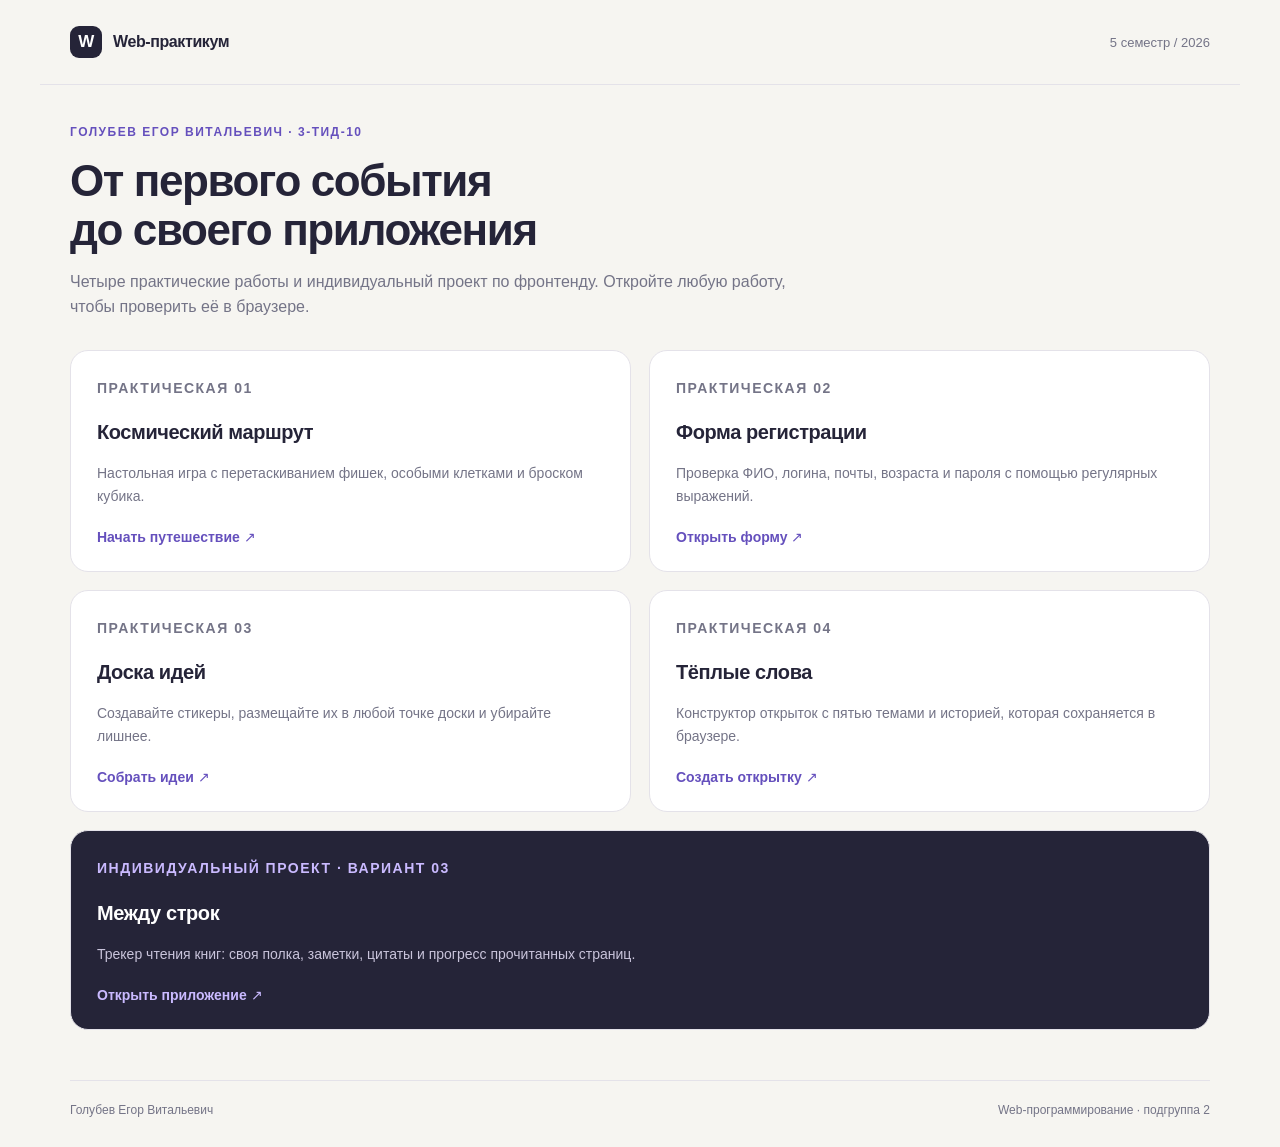
==== index.html @ 2875dff8 "Практические 1-4 и итоговый проект" ====
<!DOCTYPE html><html lang="ru"><head><meta charset="utf-8"><meta name="viewport" content="width=device-width, initial-scale=1"><title>Web-практикум · Голубев Егор</title><link rel="icon" href="assets/favicon.svg"><link rel="stylesheet" href="shared.css"></head><body><header class="site-header"><a class="brand" href="index.html"><span class="brand-icon">W</span> Web-практикум</a><span class="count">5 семестр / 2026</span></header><main><div class="page-heading"><p class="eyebrow">Голубев Егор Витальевич · 3-ТИД-10</p><h1>От первого события<br>до своего приложения</h1><p class="lead">Четыре практические работы и индивидуальный проект по фронтенду. Откройте любую работу, чтобы проверить её в браузере.</p></div><div class="cards"><a class="work-card" href="pr1/index.html"><p class="eyebrow">Практическая 01</p><h2>Космический маршрут</h2><p>Настольная игра с перетаскиванием фишек, особыми клетками и броском кубика.</p><span class="card-link">Начать путешествие ↗</span></a><a class="work-card" href="pr2/validation.html"><p class="eyebrow">Практическая 02</p><h2>Форма регистрации</h2><p>Проверка ФИО, логина, почты, возраста и пароля с помощью регулярных выражений.</p><span class="card-link">Открыть форму ↗</span></a><a class="work-card" href="pr3/index.html"><p class="eyebrow">Практическая 03</p><h2>Доска идей</h2><p>Создавайте стикеры, размещайте их в любой точке доски и убирайте лишнее.</p><span class="card-link">Собрать идеи ↗</span></a><a class="work-card" href="pr4/index.html"><p class="eyebrow">Практическая 04</p><h2>Тёплые слова</h2><p>Конструктор открыток с пятью темами и историей, которая сохраняется в браузере.</p><span class="card-link">Создать открытку ↗</span></a><a class="work-card featured" href="final/index.html"><p class="eyebrow">Индивидуальный проект · Вариант 03</p><h2>Между строк</h2><p>Трекер чтения книг: своя полка, заметки, цитаты и прогресс прочитанных страниц.</p><span class="card-link">Открыть приложение ↗</span></a></div></main><footer>Голубев Егор Витальевич<span>Web-программирование · подгруппа 2</span></footer></body></html>
---- shared.css ----
:root{--ink:#252438;--muted:#747487;--bg:#f6f5f1;--paper:#fff;--line:#e4e2e9;--accent:#6550bd;--soft:#eee9fa;--green:#20705b;--red:#ba3c53;--radius:18px;font-family:Segoe UI,Arial,sans-serif;color:var(--ink);background:var(--bg);font-synthesis:none}
*{box-sizing:border-box}body{margin:0}a{color:inherit}button,input,select,textarea{font:inherit}button,a,input,select,textarea{-webkit-tap-highlight-color:transparent}button{cursor:pointer}button:disabled{cursor:not-allowed;opacity:.45}button,input,select,textarea{border-radius:10px}button{border:1px solid var(--line);padding:11px 17px;background:white;color:var(--ink);font-weight:600;transition:background .15s,transform .15s}button:hover:not(:disabled){background:var(--soft)}button:active:not(:disabled){transform:translateY(1px)}button.primary{background:var(--accent);border-color:var(--accent);color:#fff}button.primary:hover:not(:disabled){background:#503ca2}.danger{color:var(--red)}.quiet{background:transparent}.small{padding:7px 11px;font-size:13px}
:focus-visible{outline:3px solid #a697e8;outline-offset:3px}input,select,textarea{width:100%;min-height:45px;padding:11px 12px;border:1px solid #cbc8d4;background:#fff;color:var(--ink)}textarea{resize:vertical;min-height:82px}input[aria-invalid=true],textarea[aria-invalid=true]{border-color:var(--red);background:#fff8f9}input[type=checkbox]{width:auto;min-height:auto}input[type=month]{max-width:240px}label{display:block;font-weight:600;font-size:14px}label input,label select,label textarea{margin-top:7px}label small{display:block;color:var(--muted);font-weight:400;font-size:12px;line-height:1.5;margin-top:5px}h1,h2,h3,p{margin-top:0}h1{font-size:clamp(30px,4vw,44px);font-weight:650;letter-spacing:-1.4px;line-height:1.12;margin-bottom:14px}h2{font-size:20px;font-weight:650;letter-spacing:-.4px;margin-bottom:18px}h3{font-size:16px}p{line-height:1.6}.muted{color:var(--muted)}.eyebrow{font-size:12px;font-weight:700;letter-spacing:1.5px;text-transform:uppercase;color:var(--accent);margin-bottom:14px}.lead{color:var(--muted);max-width:760px;font-size:16px}.site-header{max-width:1200px;margin:auto;padding:26px 30px;display:flex;justify-content:space-between;align-items:center;border-bottom:1px solid var(--line)}.brand{text-decoration:none;display:flex;gap:11px;align-items:center;font-weight:650;letter-spacing:-.4px}.brand-icon{background:var(--ink);color:white;font-size:17px;display:grid;place-items:center;width:32px;height:32px;border-radius:9px}.back{text-decoration:none;font-size:14px;color:var(--muted)}main{max-width:1200px;padding:38px 30px 50px;margin:auto}.page-heading{margin-bottom:30px}.panel{background:var(--paper);border:1px solid var(--line);border-radius:var(--radius);padding:26px}.layout{display:grid;grid-template-columns:320px 1fr;gap:22px;align-items:start}.layout.wide{grid-template-columns:1fr 1.2fr}.stack{display:grid;gap:18px}.fields{display:grid;grid-template-columns:1fr 1fr;gap:18px}.full{grid-column:1/-1}.row{display:flex;gap:12px;align-items:center;flex-wrap:wrap}.between{display:flex;align-items:center;justify-content:space-between;gap:12px}.hint{font-size:13px;color:var(--muted);margin:0 0 16px}.error{min-height:18px;font-size:12px;color:var(--red);margin-top:5px;font-weight:400;line-height:1.4}.message{border-left:3px solid var(--accent);background:var(--soft);padding:15px 18px;border-radius:0 9px 9px 0;font-size:14px;min-height:52px}.message:empty{display:none}.empty{padding:35px 18px;text-align:center;color:var(--muted);font-size:14px}.pill{display:inline-flex;border-radius:30px;padding:6px 11px;background:var(--soft);color:var(--accent);font-size:12px;font-weight:600}.count{font-variant-numeric:tabular-nums;color:var(--muted);font-size:13px}footer{max-width:1140px;margin:auto;border-top:1px solid var(--line);padding:22px 0 30px;font-size:12px;color:var(--muted);display:flex;justify-content:space-between;gap:15px}nav.tabs{display:flex;gap:8px;flex-wrap:wrap;margin:0 0 25px}nav.tabs a{padding:9px 14px;border:1px solid var(--line);border-radius:9px;font-size:14px;text-decoration:none;background:#fff}nav.tabs a:hover{background:var(--soft)}.cards{display:grid;grid-template-columns:repeat(2,1fr);gap:18px}.work-card{text-decoration:none;display:flex;flex-direction:column;padding:26px;background:white;border:1px solid var(--line);border-radius:18px;min-height:200px;transition:transform .2s,border-color .2s}.work-card:hover{transform:translateY(-3px);border-color:#ac9cdb}.work-card p{color:var(--muted);font-size:14px;margin-bottom:22px}.work-card .card-link{margin-top:auto;color:var(--accent);font-size:14px;font-weight:600}.work-card.featured{background:var(--ink);color:#fff;grid-column:1/-1;min-height:190px}.featured p{color:#c9c4db}.featured .eyebrow,.featured .card-link{color:#cabaff}
/* Игровое поле */
.token-shelf{display:grid;gap:10px;min-height:145px}.token{display:flex;align-items:center;gap:9px;border:1px solid var(--line);padding:8px 10px;background:#fff;border-radius:11px;cursor:grab;font-size:13px}.token img{width:36px;height:36px;object-fit:cover;border-radius:50%;pointer-events:none}.token.selected{outline:2px solid var(--accent)}.game-grid{display:grid;grid-template-columns:repeat(4,minmax(0,1fr));gap:10px}.cell{padding:12px 10px;border:1px solid var(--line);border-radius:13px;min-height:128px;background:#faf9fd;cursor:pointer}.cell-number{font-size:11px;color:var(--muted);display:block;margin-bottom:8px}.cell strong{display:block;font-size:12px}.cell.special{background:#f2edfc;border-color:#e0d7f3}.cell.goal{background:#e9f5ee}.cell .tokens{display:flex;flex-direction:column;gap:5px;margin-top:10px}.cell .token{padding:4px;font-size:11px}.cell .token img{width:25px;height:25px}.drag-over{outline:3px dashed #9582d3;outline-offset:-4px}.dice{display:grid;place-items:center;background:var(--soft);width:52px;height:52px;border-radius:13px;font-size:26px;font-weight:700}.game-controls{margin-top:22px}.board-note{font-size:12px;color:var(--muted);margin:12px 0 0}
/* Доска заметок */
.sticker-tray{min-height:370px;display:flex;flex-direction:column;gap:12px;padding-top:8px}.sticker{background:#fff1ac;box-shadow:0 4px 8px #332e2012;border:1px solid #ebda85;border-radius:3px 3px 12px 3px;min-height:105px;max-height:340px;overflow:auto;width:170px;padding:28px 13px 14px;position:relative;cursor:grab;overflow-wrap:anywhere;white-space:pre-wrap;font-size:14px}.sticker:nth-child(3n+2){background:#e4e0fb;border-color:#c9c0ef}.sticker:nth-child(3n){background:#dcf1e8;border-color:#bddfcc}.sticker button{position:absolute;right:5px;top:4px;padding:1px 6px;border:0;background:transparent;font-weight:400}.pinboard{position:relative;height:455px;min-width:0;overflow:hidden;border:1px solid #dfd5c4;border-radius:12px;background-color:#f1e7d7;background-image:radial-gradient(#d9ccb8 .8px,transparent .8px);background-size:10px 10px}.pinboard .sticker{position:absolute;touch-action:none;user-select:none}.pinboard-caption{position:absolute;inset:42% 15%;text-align:center;color:#8f806b;pointer-events:none;font-size:14px}
/* Открытки */
.postcard{padding:30px;border-radius:16px;min-height:220px;display:flex;flex-direction:column;justify-content:space-between;position:relative;overflow:hidden;isolation:isolate;overflow-wrap:anywhere}.postcard p{font-size:23px;line-height:1.35;white-space:pre-wrap;position:relative}.postcard small{font-size:13px;position:relative}.theme-linen{background:#f2eddf;color:#483d2f;border:1px solid #dbd1bb}.theme-night{background:linear-gradient(140deg,#22243b,#57507d);color:#fff}.theme-sunset{background:linear-gradient(135deg,#f8d8bc,#f5c0ce);color:#633e50}.theme-garden{background:linear-gradient(135deg,#e5f1dc,#bfdbbe);color:#234e3a}.theme-winter{background:linear-gradient(135deg,#f0f8ff,#b6d3ea);color:#254766}.theme-winter:before{content:'✧  ·  ✧  ·  ✧';position:absolute;right:14px;top:12px;color:#fff;font-size:35px}.theme-garden:before{content:'';position:absolute;right:-35px;bottom:-40px;width:200px;height:200px;border:20px solid #729c7850;border-radius:50%}.postcard-history{display:grid;grid-template-columns:repeat(2,minmax(0,1fr));gap:18px}.history-item{position:relative}.history-item .postcard{min-height:210px}.history-item>button{position:absolute;right:9px;bottom:8px;padding:5px 8px;font-size:11px}.preview-title{margin-bottom:13px}.status-line{margin-top:14px;min-height:20px;color:var(--green);font-size:13px}
/* Финансы */
.finance-hero{display:flex;justify-content:space-between;align-items:end;gap:20px;margin-bottom:26px}.finance-hero .page-heading{margin-bottom:0}.stats{display:grid;grid-template-columns:repeat(3,1fr);gap:16px;margin-bottom:24px}.stat{background:#fff;border:1px solid var(--line);border-radius:16px;padding:21px}.stat.balance{background:var(--ink);color:white;border-color:var(--ink)}.stat span{font-size:13px;display:block;margin-bottom:12px;color:var(--muted)}.stat.balance span{color:#c5bed8}.stat strong{font-size:27px;font-weight:650;letter-spacing:-.8px;font-variant-numeric:tabular-nums}.positive{color:var(--green)}.negative{color:var(--red)}.filters{display:grid;grid-template-columns:1fr 1fr 1fr auto;gap:12px;align-items:end;margin-bottom:20px}.filters label{font-size:12px}.table-wrap{overflow:auto}table{width:100%;border-collapse:collapse;font-size:13px}th{text-align:left;font-size:11px;letter-spacing:.3px;color:var(--muted);font-weight:600;padding:12px 10px;border-bottom:1px solid var(--line)}td{padding:15px 10px;border-bottom:1px solid #eeeaf3;max-width:250px;overflow-wrap:anywhere}td.amount{text-align:right;white-space:nowrap;font-variant-numeric:tabular-nums}th.amount{text-align:right}.finance-layout{display:grid;grid-template-columns:1.6fr 1fr;gap:22px;align-items:start}.chart-row{margin:18px 0}.chart-label{display:flex;justify-content:space-between;gap:12px;font-size:13px;margin-bottom:8px}.bar-track{height:9px;background:#f0edf5;border-radius:10px;overflow:hidden}.bar-fill{height:100%;background:var(--accent);border-radius:10px;transition:width .25s}.chart-row:nth-child(3n) .bar-fill{background:#d4a46f}.chart-row:nth-child(3n+1) .bar-fill{background:#73a795}.finance-form{margin-top:24px}.detail-text{font-size:12px;color:var(--muted);line-height:1.6}.no-margin{margin:0}
.layout>*,.finance-layout>*{min-width:0}.table-wrap table{min-width:580px}
@media(max-width:850px){.layout,.layout.wide,.finance-layout{grid-template-columns:1fr}.token-shelf{grid-template-columns:repeat(3,1fr);min-height:50px}.sticker-tray{min-height:130px;flex-direction:row;flex-wrap:wrap}.game-grid{grid-template-columns:repeat(4,1fr)}.finance-hero{align-items:start;flex-direction:column}.stats{gap:10px}.stat{padding:16px}.stat strong{font-size:23px}.filters{grid-template-columns:1fr 1fr}.postcard-history{grid-template-columns:1fr}.finance-form .fields{grid-template-columns:1fr 1fr}}
@media(max-width:540px){.site-header{padding:19px 18px}main{padding:28px 18px}.panel{padding:19px}.fields,.cards{grid-template-columns:1fr}.work-card.featured{grid-column:auto}footer{margin:0 18px;flex-direction:column}.game-grid{gap:6px}.cell{padding:9px 5px;min-height:120px}.cell strong{font-size:10px}.cell .token span{display:none}.token{flex-direction:column;font-size:11px}.cell .token{display:inline-flex}.stats{grid-template-columns:1fr}.stat{display:flex;align-items:center;justify-content:space-between}.stat span{margin:0}.filters{grid-template-columns:1fr 1fr}.pinboard{height:420px}.finance-form .fields{grid-template-columns:1fr}.full{grid-column:auto}.postcard p{font-size:21px}}
@media(prefers-reduced-motion:reduce){*{transition:none!important;scroll-behavior:auto!important}}

.books-layout{display:grid;grid-template-columns:1.65fr 1fr;gap:22px;align-items:start}.books-layout>*{min-width:0}.book-filters{grid-template-columns:1fr 1fr 1fr}.book-list{display:grid;grid-template-columns:repeat(2,minmax(0,1fr));gap:18px}.book-card{padding:0;border:1px solid var(--line);border-radius:13px;overflow:hidden;text-align:left;background:#fff;min-width:0}.book-card.selected{outline:2px solid var(--accent)}.book-cover{height:175px;padding:25px 20px 20px;display:flex;flex-direction:column;justify-content:space-between;background:#e7decf;border-left:9px solid #00000013;color:#403c32;overflow-wrap:anywhere}.book-cover.tone-1{background:#d9e4de;color:#2b5141}.book-cover.tone-2{background:#e2dded;color:#524269}.book-cover.tone-3{background:#e9d8cd;color:#654936}.book-cover.tone-4{background:#dce4ed;color:#35526d}.book-cover-title{font-size:20px;line-height:1.2;font-family:Georgia,serif;display:-webkit-box;-webkit-line-clamp:3;-webkit-box-orient:vertical;overflow:hidden}.book-cover-author{font-size:11px;letter-spacing:.5px}.book-meta{padding:14px;display:grid;gap:9px}.book-meta .between{font-size:12px}.book-meta .bar-track{height:5px}.quote-list{list-style:none;padding:0;margin-bottom:12px}.quote-list li{padding:10px 0;border-bottom:1px solid var(--line);font-size:13px;overflow-wrap:anywhere;display:flex;align-items:start;gap:10px}.quote-list li span{flex:1}.quote-list li button{padding:0 6px;border:0;background:transparent}.book-meta p{margin:0;font-size:13px;overflow-wrap:anywhere}#detail-title,#detail-author{overflow-wrap:anywhere}#stats-year{color:inherit}
@media(max-width:900px){.books-layout{grid-template-columns:1fr}.books-layout>aside{display:grid;grid-template-columns:1fr 1fr;align-items:start}}@media(max-width:600px){.book-filters{grid-template-columns:1fr}.book-list{gap:12px}.book-cover{height:165px;padding:20px 12px}.book-cover-title{font-size:17px}.books-layout>aside{grid-template-columns:1fr}.book-meta{padding:10px}.book-meta .between{align-items:start;flex-direction:column}}
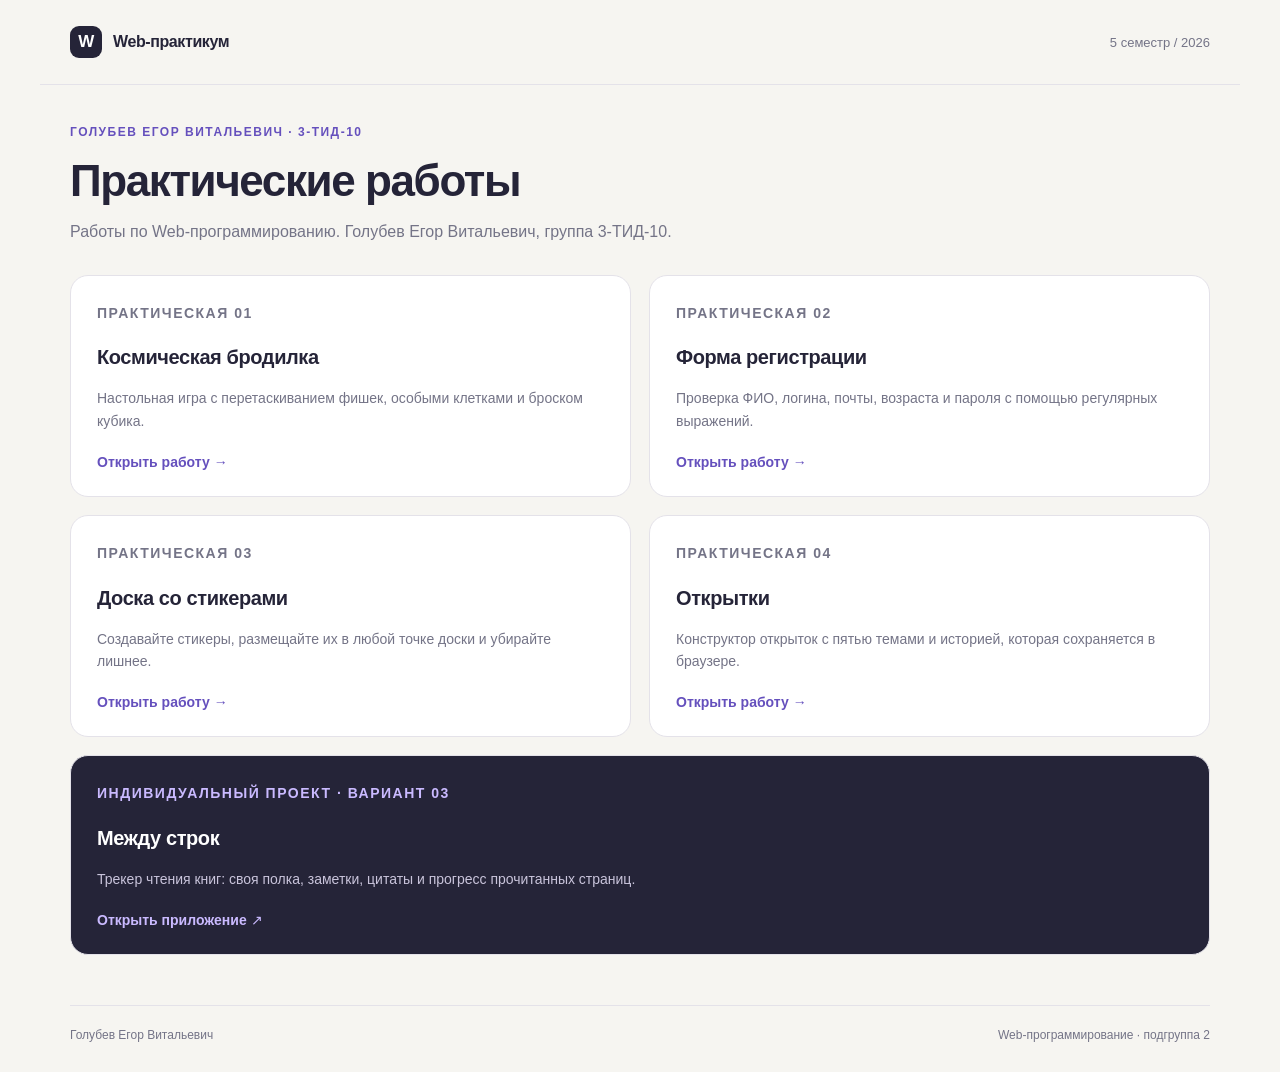
==== commit 32397fe6: "Поправил оформление практических" ====
--- a/index.html
+++ b/index.html
@@ -1 +1 @@
-<!DOCTYPE html><html lang="ru"><head><meta charset="utf-8"><meta name="viewport" content="width=device-width, initial-scale=1"><title>Web-практикум · Голубев Егор</title><link rel="icon" href="assets/favicon.svg"><link rel="stylesheet" href="shared.css"></head><body><header class="site-header"><a class="brand" href="index.html"><span class="brand-icon">W</span> Web-практикум</a><span class="count">5 семестр / 2026</span></header><main><div class="page-heading"><p class="eyebrow">Голубев Егор Витальевич · 3-ТИД-10</p><h1>От первого события<br>до своего приложения</h1><p class="lead">Четыре практические работы и индивидуальный проект по фронтенду. Откройте любую работу, чтобы проверить её в браузере.</p></div><div class="cards"><a class="work-card" href="pr1/index.html"><p class="eyebrow">Практическая 01</p><h2>Космический маршрут</h2><p>Настольная игра с перетаскиванием фишек, особыми клетками и броском кубика.</p><span class="card-link">Начать путешествие ↗</span></a><a class="work-card" href="pr2/validation.html"><p class="eyebrow">Практическая 02</p><h2>Форма регистрации</h2><p>Проверка ФИО, логина, почты, возраста и пароля с помощью регулярных выражений.</p><span class="card-link">Открыть форму ↗</span></a><a class="work-card" href="pr3/index.html"><p class="eyebrow">Практическая 03</p><h2>Доска идей</h2><p>Создавайте стикеры, размещайте их в любой точке доски и убирайте лишнее.</p><span class="card-link">Собрать идеи ↗</span></a><a class="work-card" href="pr4/index.html"><p class="eyebrow">Практическая 04</p><h2>Тёплые слова</h2><p>Конструктор открыток с пятью темами и историей, которая сохраняется в браузере.</p><span class="card-link">Создать открытку ↗</span></a><a class="work-card featured" href="final/index.html"><p class="eyebrow">Индивидуальный проект · Вариант 03</p><h2>Между строк</h2><p>Трекер чтения книг: своя полка, заметки, цитаты и прогресс прочитанных страниц.</p><span class="card-link">Открыть приложение ↗</span></a></div></main><footer>Голубев Егор Витальевич<span>Web-программирование · подгруппа 2</span></footer></body></html>
+<!DOCTYPE html><html lang="ru"><head><meta charset="utf-8"><meta name="viewport" content="width=device-width, initial-scale=1"><title>Web-практикум · Голубев Егор</title><link rel="icon" href="assets/favicon.svg"><link rel="stylesheet" href="shared.css"></head><body><header class="site-header"><a class="brand" href="index.html"><span class="brand-icon">W</span> Web-практикум</a><span class="count">5 семестр / 2026</span></header><main><div class="page-heading"><p class="eyebrow">Голубев Егор Витальевич · 3-ТИД-10</p><h1>Практические работы</h1><p class="lead">Работы по Web-программированию. Голубев Егор Витальевич, группа 3-ТИД-10.</p></div><div class="cards"><a class="work-card" href="pr1/index.html"><p class="eyebrow">Практическая 01</p><h2>Космическая бродилка</h2><p>Настольная игра с перетаскиванием фишек, особыми клетками и броском кубика.</p><span class="card-link">Открыть работу →</span></a><a class="work-card" href="pr2/validation.html"><p class="eyebrow">Практическая 02</p><h2>Форма регистрации</h2><p>Проверка ФИО, логина, почты, возраста и пароля с помощью регулярных выражений.</p><span class="card-link">Открыть работу →</span></a><a class="work-card" href="pr3/index.html"><p class="eyebrow">Практическая 03</p><h2>Доска со стикерами</h2><p>Создавайте стикеры, размещайте их в любой точке доски и убирайте лишнее.</p><span class="card-link">Открыть работу →</span></a><a class="work-card" href="pr4/index.html"><p class="eyebrow">Практическая 04</p><h2>Открытки</h2><p>Конструктор открыток с пятью темами и историей, которая сохраняется в браузере.</p><span class="card-link">Открыть работу →</span></a><a class="work-card featured" href="final/index.html"><p class="eyebrow">Индивидуальный проект · Вариант 03</p><h2>Между строк</h2><p>Трекер чтения книг: своя полка, заметки, цитаты и прогресс прочитанных страниц.</p><span class="card-link">Открыть приложение ↗</span></a></div></main><footer>Голубев Егор Витальевич<span>Web-программирование · подгруппа 2</span></footer></body></html>
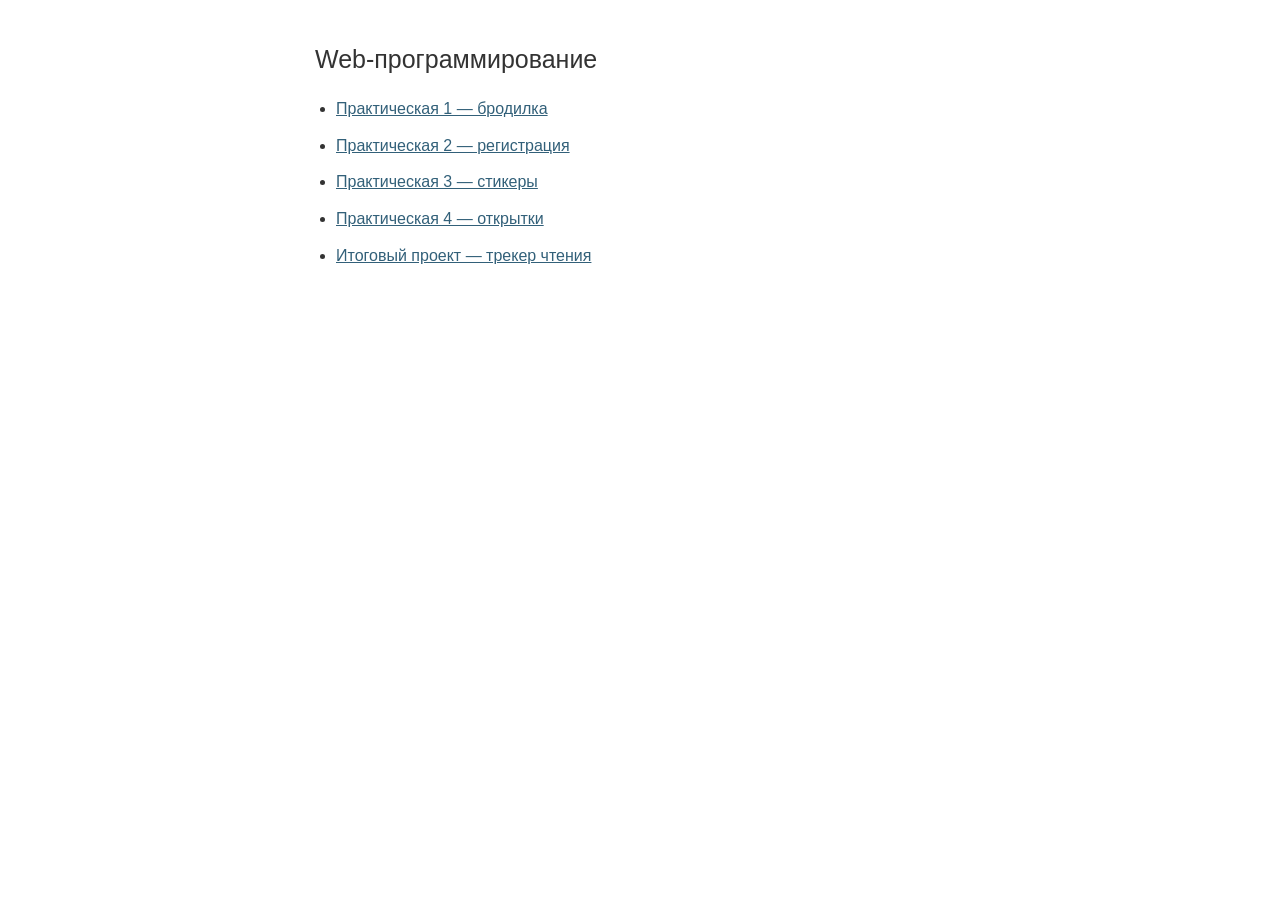
==== commit a045b721: "Упростил страницы, убрал подписи внизу" ====
--- a/index.html
+++ b/index.html
@@ -1 +1,10 @@
-<!DOCTYPE html><html lang="ru"><head><meta charset="utf-8"><meta name="viewport" content="width=device-width, initial-scale=1"><title>Web-практикум · Голубев Егор</title><link rel="icon" href="assets/favicon.svg"><link rel="stylesheet" href="shared.css"></head><body><header class="site-header"><a class="brand" href="index.html"><span class="brand-icon">W</span> Web-практикум</a><span class="count">5 семестр / 2026</span></header><main><div class="page-heading"><p class="eyebrow">Голубев Егор Витальевич · 3-ТИД-10</p><h1>Практические работы</h1><p class="lead">Работы по Web-программированию. Голубев Егор Витальевич, группа 3-ТИД-10.</p></div><div class="cards"><a class="work-card" href="pr1/index.html"><p class="eyebrow">Практическая 01</p><h2>Космическая бродилка</h2><p>Настольная игра с перетаскиванием фишек, особыми клетками и броском кубика.</p><span class="card-link">Открыть работу →</span></a><a class="work-card" href="pr2/validation.html"><p class="eyebrow">Практическая 02</p><h2>Форма регистрации</h2><p>Проверка ФИО, логина, почты, возраста и пароля с помощью регулярных выражений.</p><span class="card-link">Открыть работу →</span></a><a class="work-card" href="pr3/index.html"><p class="eyebrow">Практическая 03</p><h2>Доска со стикерами</h2><p>Создавайте стикеры, размещайте их в любой точке доски и убирайте лишнее.</p><span class="card-link">Открыть работу →</span></a><a class="work-card" href="pr4/index.html"><p class="eyebrow">Практическая 04</p><h2>Открытки</h2><p>Конструктор открыток с пятью темами и историей, которая сохраняется в браузере.</p><span class="card-link">Открыть работу →</span></a><a class="work-card featured" href="final/index.html"><p class="eyebrow">Индивидуальный проект · Вариант 03</p><h2>Между строк</h2><p>Трекер чтения книг: своя полка, заметки, цитаты и прогресс прочитанных страниц.</p><span class="card-link">Открыть приложение ↗</span></a></div></main><footer>Голубев Егор Витальевич<span>Web-программирование · подгруппа 2</span></footer></body></html>
+<!DOCTYPE html>
+<html lang="ru"><head><meta charset="utf-8"><meta name="viewport" content="width=device-width, initial-scale=1"><title>Web-программирование</title>
+<style>body{font:16px Arial,sans-serif;margin:45px auto;padding:0 22px;max-width:650px;color:#333}h1{font-size:25px;font-weight:400}ul{padding-left:21px;line-height:2.3}a{color:#326079}p{font-size:14px;color:#777}</style></head>
+<body><h1>Web-программирование</h1><ul>
+<li><a class="work-card" href="pr1/">Практическая 1 — бродилка</a></li>
+<li><a class="work-card" href="pr2/validation.html">Практическая 2 — регистрация</a></li>
+<li><a class="work-card" href="pr3/">Практическая 3 — стикеры</a></li>
+<li><a class="work-card" href="pr4/">Практическая 4 — открытки</a></li>
+<li><a class="work-card" href="final/">Итоговый проект — трекер чтения</a></li>
+</ul></body></html>
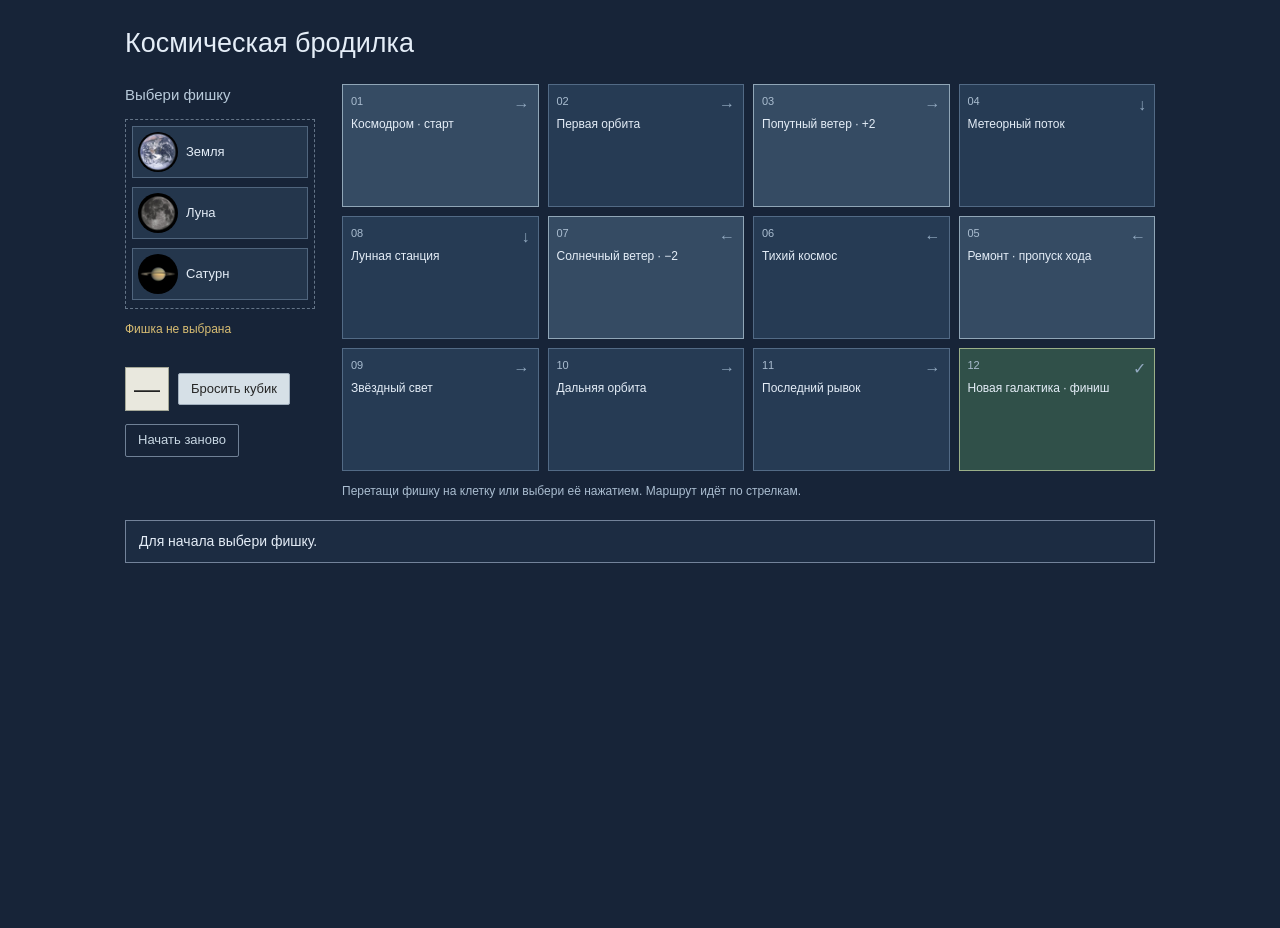
==== commit 3b254961: "Убрал общую навигацию между работами" ====
--- a/index.html
+++ b/index.html
@@ -1,10 +1,10 @@
-<!DOCTYPE html>
-<html lang="ru"><head><meta charset="utf-8"><meta name="viewport" content="width=device-width, initial-scale=1"><title>Web-программирование</title>
-<style>body{font:16px Arial,sans-serif;margin:45px auto;padding:0 22px;max-width:650px;color:#333}h1{font-size:25px;font-weight:400}ul{padding-left:21px;line-height:2.3}a{color:#326079}p{font-size:14px;color:#777}</style></head>
-<body><h1>Web-программирование</h1><ul>
-<li><a class="work-card" href="pr1/">Практическая 1 — бродилка</a></li>
-<li><a class="work-card" href="pr2/validation.html">Практическая 2 — регистрация</a></li>
-<li><a class="work-card" href="pr3/">Практическая 3 — стикеры</a></li>
-<li><a class="work-card" href="pr4/">Практическая 4 — открытки</a></li>
-<li><a class="work-card" href="final/">Итоговый проект — трекер чтения</a></li>
-</ul></body></html>
+<!doctype html>
+<html lang="ru">
+  <head>
+    <meta charset="utf-8" />
+    <meta name="viewport" content="width=device-width, initial-scale=1" />
+    <meta http-equiv="refresh" content="0; url=pr1/" />
+    <title>Бродилка</title>
+  </head>
+  <body></body>
+</html>
